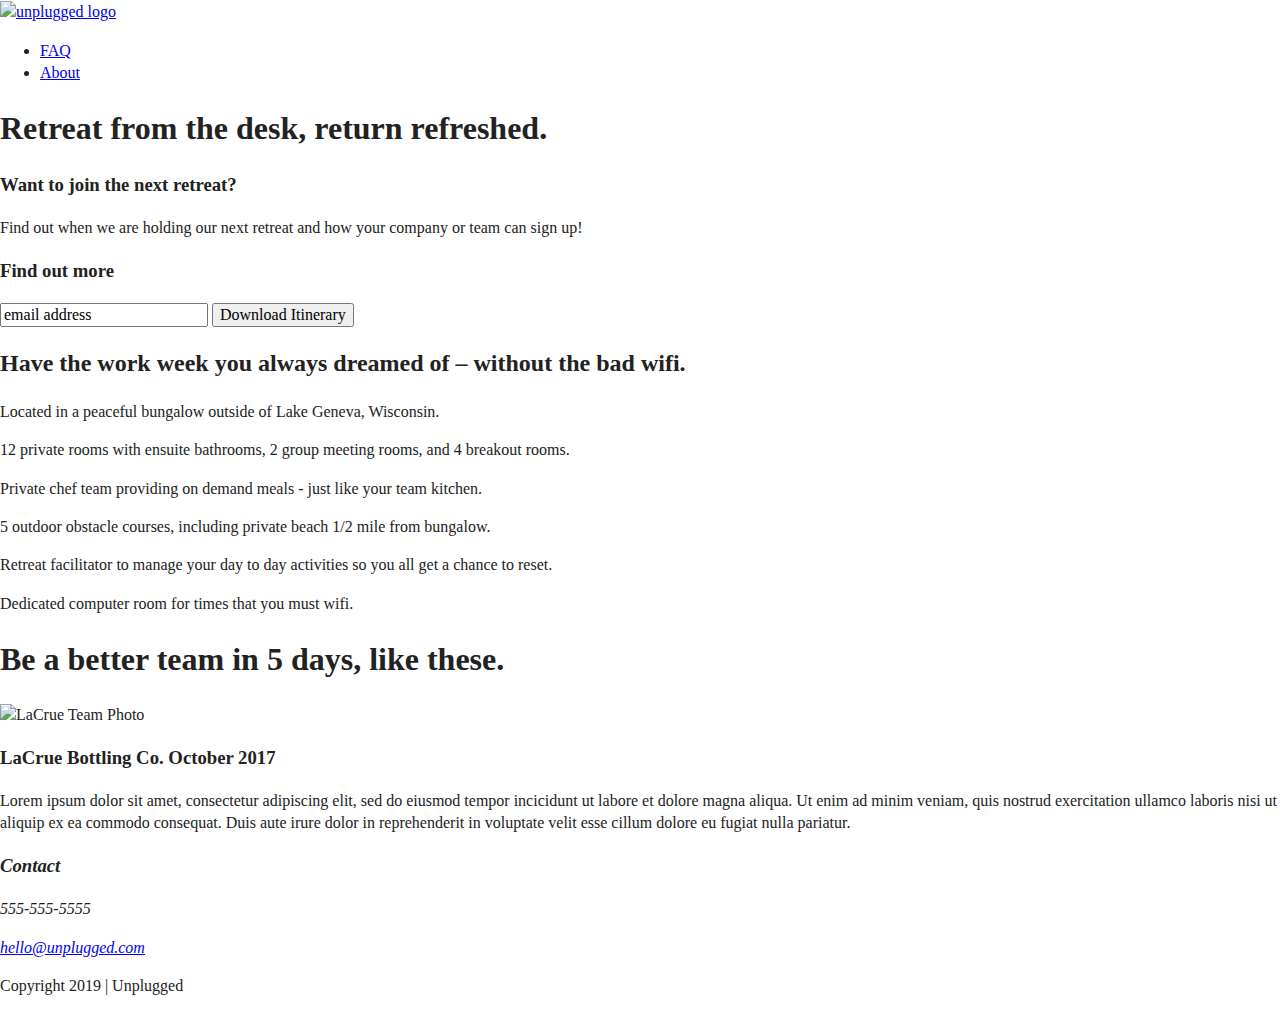
==== 206-unplugged/index.html @ bdf0bf14 "additional edits to index file. flesh out homepage of unplugged website." ====
<!doctype html>
<html class="no-js" lang="">

<head>
  <meta charset="utf-8">
  <title>Unplugged</title>
  <meta name="description" content="">
  <meta name="viewport" content="width=device-width, initial-scale=1">

  <link rel="manifest" href="site.webmanifest">
  <link rel="apple-touch-icon" href="icon.png">
  <!-- Place favicon.ico in the root directory -->

  <link rel="stylesheet" href="css/normalize.css">
  <link rel="stylesheet" href="css/main.css">

  <meta name="theme-color" content="#fafafa">
</head>

<body>
  <header>
    <div class="content-wrapper">
      <a href="#"><img src="" alt="unplugged logo"></a>
      <div class="header-divider"></div>
      <nav>
        <ul>
          <li><a href="faq/index.html" target="_blank">FAQ</a></li>
          <li><a href="about/index.html" target="_blank">About</a></li>
        </ul>
      </nav>
    </div>
  </header>
  <main>
    <section class="herp-area">
      <div class="content-wrapper">
      <h1>Retreat from the desk, return refreshed.</h1>
      </div>
    </section>
    <!--Form Section-->
    <aside>
      <div class="content-wrapper">
        <div class="form-description">
          <h3>Want to join the next retreat?</h3>
          <p>Find out when we are holding our next retreat and how your company or team can sign up!</p>
        </div>
        <div class="form">
          <h3>Find out more</h3>
        <input type="text" name="name" value="email address">
        <input type="button" value="Download Itinerary">
        </div>
      </div>
    </aside>
    <!--Features Section-->
    <section class="features">
      <div class="content-wrapper">
        <h2>Have the work week you always dreamed of &ndash; without the bad wifi.</h2>
        <div class="features-items">
          <article>
            <p class="fontawesome-icon"></p>
            <p class="features-item-description">Located in a peaceful bungalow outside of Lake Geneva, Wisconsin.</p>
          </article>
          <article>
            <p class="fontawesome-icon"></p>
            <p class="features-item-description">12 private rooms with ensuite bathrooms, 2 group meeting rooms, and 4 breakout rooms.</p>
          </article>
          <article>
            <p class="fontawesome-icon"></p>
            <p class="features-item-description">Private chef team providing on demand meals - just like your team kitchen.</p>
          </article>
          <article>
            <p class="fontawesome-icon"></p>
            <p class="features-item-description">5 outdoor obstacle courses, including private beach 1/2 mile from bungalow.</p>
          </article>
          <article>
            <p class="fontawesome-icon"></p>
            <p class="features-item-description">Retreat facilitator to manage your day to day activities so you all get a chance to reset.</p>
          </article>
          <article>
            <p class="fontawesome-icon"></p>
            <p class="features-item-description">Dedicated computer room for times that you must wifi.</p>
          </article>
        </div>
      </div>
    </section>

    <section class="reviews">
      <div class="content-wrapper">
        <h1>Be a better team in 5 days, like these.</h1>
        <article>
          <img src="img/lacrue.jpg" alt="LaCrue Team Photo">
          <div>
            <h3>LaCrue Bottling Co. October 2017</h3>
            <p>Lorem ipsum dolor sit amet, consectetur adipiscing elit, sed do eiusmod tempor incicidunt ut labore et dolore magna aliqua. Ut enim ad minim veniam, quis nostrud exercitation ullamco laboris nisi ut aliquip ex ea commodo consequat. Duis aute irure dolor in reprehenderit in voluptate velit esse cillum dolore eu fugiat nulla pariatur.</p>
          </div>
        </article>
      </div>
    </section>

  </main>

  <footer>
    <div class="content-wrapper">
      <div class="footer-content">
        <address class="contact">
          <h3>Contact</h3>
          <p>555-555-5555</p>
          <p><a href="mailto: hello@unplugged.com">hello@unplugged.com</a></p>
        </address>
        <div class="social">
          <div class="social-icons">
            <p><a href="https://www.facebook.com/unplugged" target="_blank"></a></p>
            <p><a href="https://www.twitter.com/unplugged" target="_blank"></a></p>
            <p><a href="https://www.instagram.com/unplugged" target="_blank"></a></p>
          </div>
        </div>
      </div>
    </div>
    <div class="copyright">
      <p>Copyright 2019 | Unplugged</p>
    </div>
  </footer>


  <script src="js/vendor/modernizr-3.7.1.min.js"></script>
  <script src="https://code.jquery.com/jquery-3.4.1.min.js" integrity="sha256-CSXorXvZcTkaix6Yvo6HppcZGetbYMGWSFlBw8HfCJo=" crossorigin="anonymous"></script>
  <script>window.jQuery || document.write('<script src="js/vendor/jquery-3.4.1.min.js"><\/script>')</script>
  <script src="js/plugins.js"></script>
  <script src="js/main.js"></script>

  <!-- Google Analytics: change UA-XXXXX-Y to be your site's ID. -->
  <script>
    window.ga = function () { ga.q.push(arguments) }; ga.q = []; ga.l = +new Date;
    ga('create', 'UA-XXXXX-Y', 'auto'); ga('set','transport','beacon'); ga('send', 'pageview')
  </script>
  <script src="https://www.google-analytics.com/analytics.js" async></script>
</body>

</html>
---- 206-unplugged/css/main.css ----
/*! HTML5 Boilerplate v7.2.0 | MIT License | https://html5boilerplate.com/ */

/* main.css 2.0.0 | MIT License | https://github.com/h5bp/main.css#readme */
/*
 * What follows is the result of much research on cross-browser styling.
 * Credit left inline and big thanks to Nicolas Gallagher, Jonathan Neal,
 * Kroc Camen, and the H5BP dev community and team.
 */

/* ==========================================================================
   Base styles: opinionated defaults
   ========================================================================== */

html {
  color: #222;
  font-size: 1em;
  line-height: 1.4;
}

/*
 * Remove text-shadow in selection highlight:
 * https://twitter.com/miketaylr/status/12228805301
 *
 * Vendor-prefixed and regular ::selection selectors cannot be combined:
 * https://stackoverflow.com/a/16982510/7133471
 *
 * Customize the background color to match your design.
 */

::-moz-selection {
  background: #b3d4fc;
  text-shadow: none;
}

::selection {
  background: #b3d4fc;
  text-shadow: none;
}

/*
 * A better looking default horizontal rule
 */

hr {
  display: block;
  height: 1px;
  border: 0;
  border-top: 1px solid #ccc;
  margin: 1em 0;
  padding: 0;
}

/*
 * Remove the gap between audio, canvas, iframes,
 * images, videos and the bottom of their containers:
 * https://github.com/h5bp/html5-boilerplate/issues/440
 */

audio,
canvas,
iframe,
img,
svg,
video {
  vertical-align: middle;
}

/*
 * Remove default fieldset styles.
 */

fieldset {
  border: 0;
  margin: 0;
  padding: 0;
}

/*
 * Allow only vertical resizing of textareas.
 */

textarea {
  resize: vertical;
}

/* ==========================================================================
   Browser Upgrade Prompt
   ========================================================================== */

.browserupgrade {
  margin: 0.2em 0;
  background: #ccc;
  color: #000;
  padding: 0.2em 0;
}

/* ==========================================================================
   Author's custom styles
   ========================================================================== */

/* ==========================================================================
   Helper classes
   ========================================================================== */

/*
 * Hide visually and from screen readers
 */

.hidden {
  display: none !important;
}

/*
* Hide only visually, but have it available for screen readers:
* https://snook.ca/archives/html_and_css/hiding-content-for-accessibility
*
* 1. For long content, line feeds are not interpreted as spaces and small width
*    causes content to wrap 1 word per line:
*    https://medium.com/@jessebeach/beware-smushed-off-screen-accessible-text-5952a4c2cbfe
*/

.sr-only {
  border: 0;
  clip: rect(0, 0, 0, 0);
  height: 1px;
  margin: -1px;
  overflow: hidden;
  padding: 0;
  position: absolute;
  white-space: nowrap;
  width: 1px;
  /* 1 */
}

/*
* Extends the .sr-only class to allow the element
* to be focusable when navigated to via the keyboard:
* https://www.drupal.org/node/897638
*/

.sr-only.focusable:active,
.sr-only.focusable:focus {
  clip: auto;
  height: auto;
  margin: 0;
  overflow: visible;
  position: static;
  white-space: inherit;
  width: auto;
}

/*
* Hide visually and from screen readers, but maintain layout
*/

.invisible {
  visibility: hidden;
}

/*
* Clearfix: contain floats
*
* For modern browsers
* 1. The space content is one way to avoid an Opera bug when the
*    `contenteditable` attribute is included anywhere else in the document.
*    Otherwise it causes space to appear at the top and bottom of elements
*    that receive the `clearfix` class.
* 2. The use of `table` rather than `block` is only necessary if using
*    `:before` to contain the top-margins of child elements.
*/

.clearfix:before,
.clearfix:after {
  content: " ";
  /* 1 */
  display: table;
  /* 2 */
}

.clearfix:after {
  clear: both;
}

/* ==========================================================================
   EXAMPLE Media Queries for Responsive Design.
   These examples override the primary ('mobile first') styles.
   Modify as content requires.
   ========================================================================== */

@media only screen and (min-width: 35em) {
  /* Style adjustments for viewports that meet the condition */
}

@media print,
  (-webkit-min-device-pixel-ratio: 1.25),
  (min-resolution: 1.25dppx),
  (min-resolution: 120dpi) {
  /* Style adjustments for high resolution devices */
}

/* ==========================================================================
   Print styles.
   Inlined to avoid the additional HTTP request:
   https://www.phpied.com/delay-loading-your-print-css/
   ========================================================================== */

@media print {
  *,
  *:before,
  *:after {
    background: transparent !important;
    color: #000 !important;
    /* Black prints faster */
    -webkit-box-shadow: none !important;
    box-shadow: none !important;
    text-shadow: none !important;
  }
  a,
  a:visited {
    text-decoration: underline;
  }
  a[href]:after {
    content: " (" attr(href) ")";
  }
  abbr[title]:after {
    content: " (" attr(title) ")";
  }
  /*
     * Don't show links that are fragment identifiers,
     * or use the `javascript:` pseudo protocol
     */
  a[href^="#"]:after,
  a[href^="javascript:"]:after {
    content: "";
  }
  pre {
    white-space: pre-wrap !important;
  }
  pre,
  blockquote {
    border: 1px solid #999;
    page-break-inside: avoid;
  }
  /*
     * Printing Tables:
     * https://web.archive.org/web/20180815150934/http://css-discuss.incutio.com/wiki/Printing_Tables
     */
  thead {
    display: table-header-group;
  }
  tr,
  img {
    page-break-inside: avoid;
  }
  p,
  h2,
  h3 {
    orphans: 3;
    widows: 3;
  }
  h2,
  h3 {
    page-break-after: avoid;
  }
}
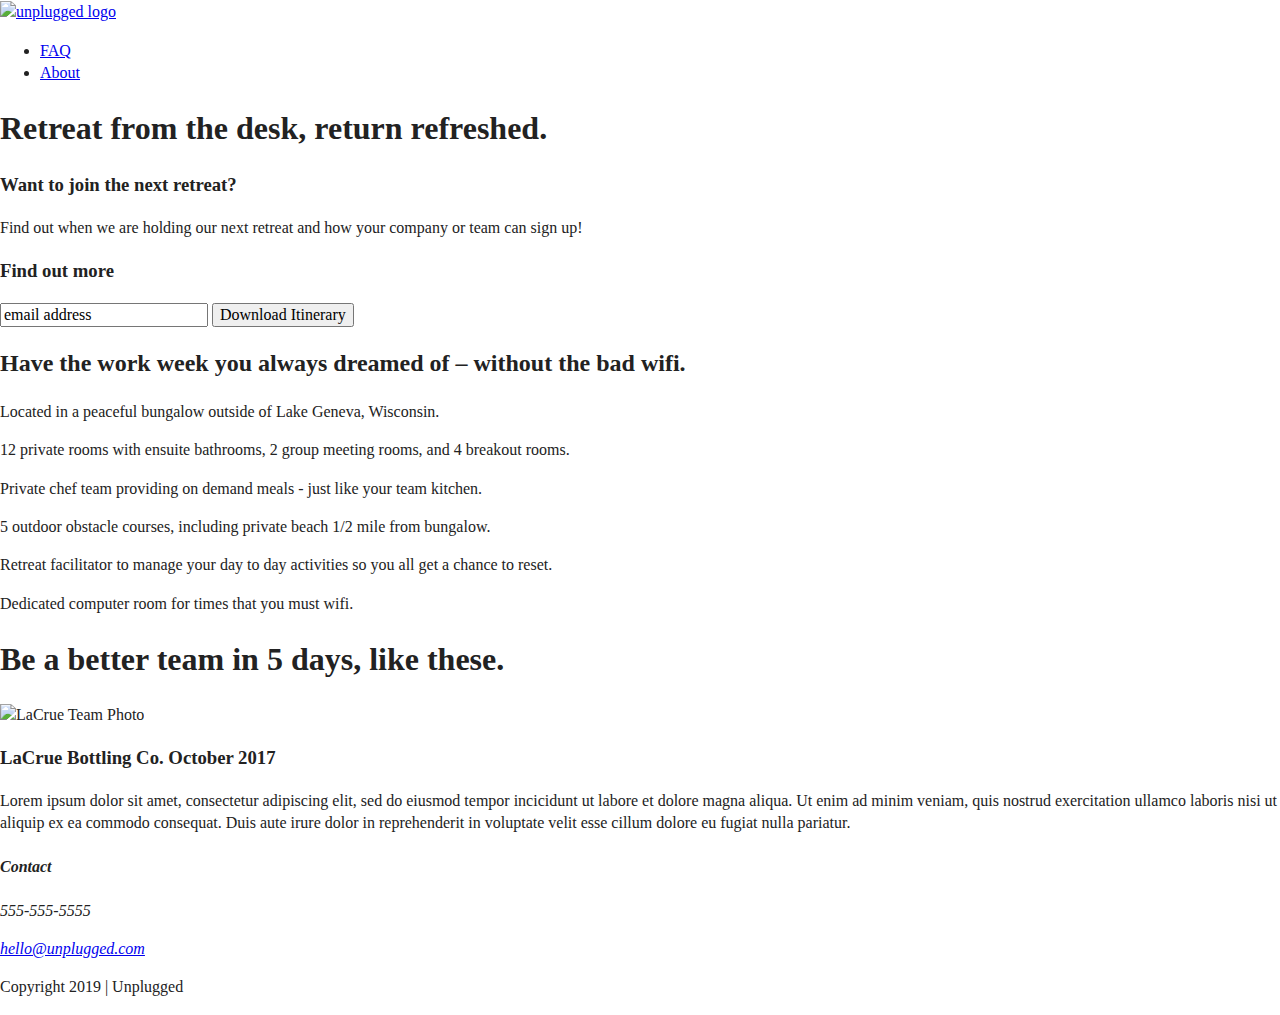
==== commit 50205163: "created faq index page and edited the about and home pages too." ====
--- a/206-unplugged/index.html
+++ b/206-unplugged/index.html
@@ -31,7 +31,7 @@
     </div>
   </header>
   <main>
-    <section class="herp-area">
+    <section class="hero-area">
       <div class="content-wrapper">
       <h1>Retreat from the desk, return refreshed.</h1>
       </div>
@@ -102,7 +102,7 @@
     <div class="content-wrapper">
       <div class="footer-content">
         <address class="contact">
-          <h3>Contact</h3>
+          <h4>Contact</h4>
           <p>555-555-5555</p>
           <p><a href="mailto: hello@unplugged.com">hello@unplugged.com</a></p>
         </address>
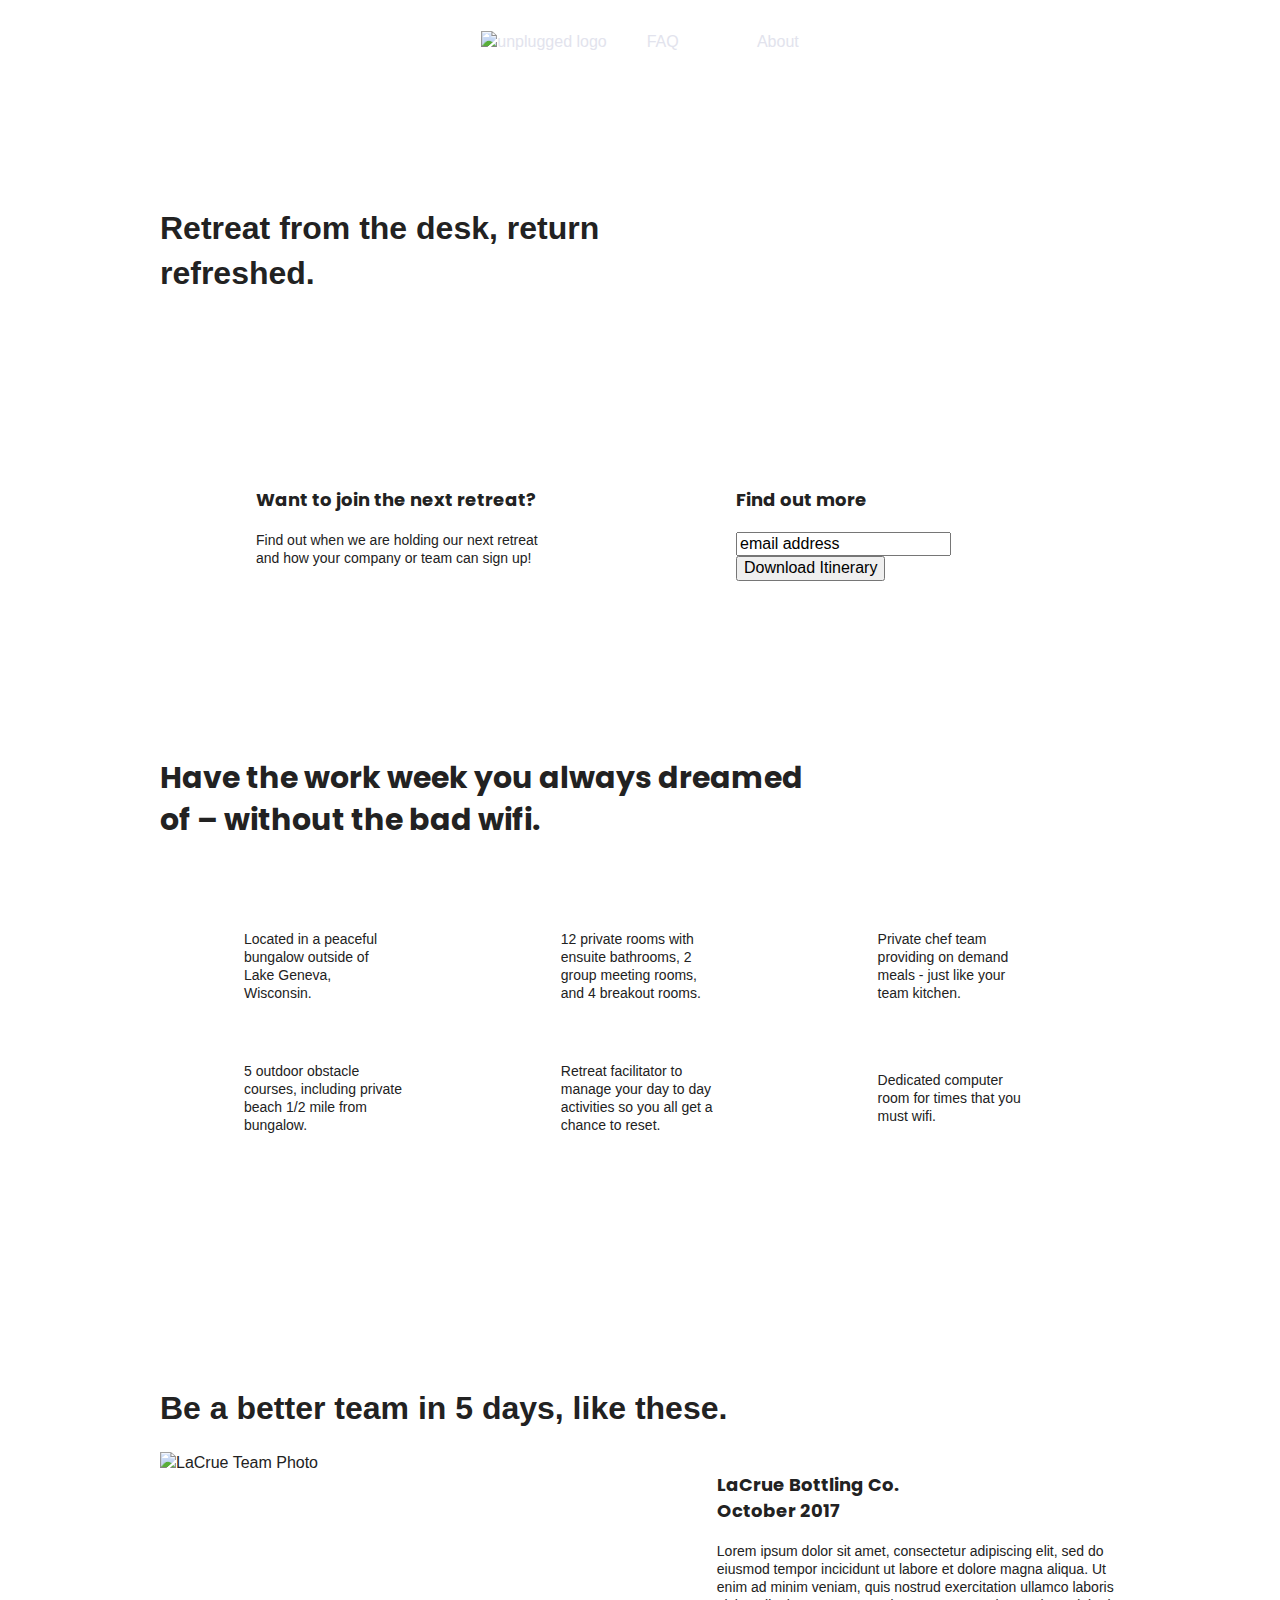
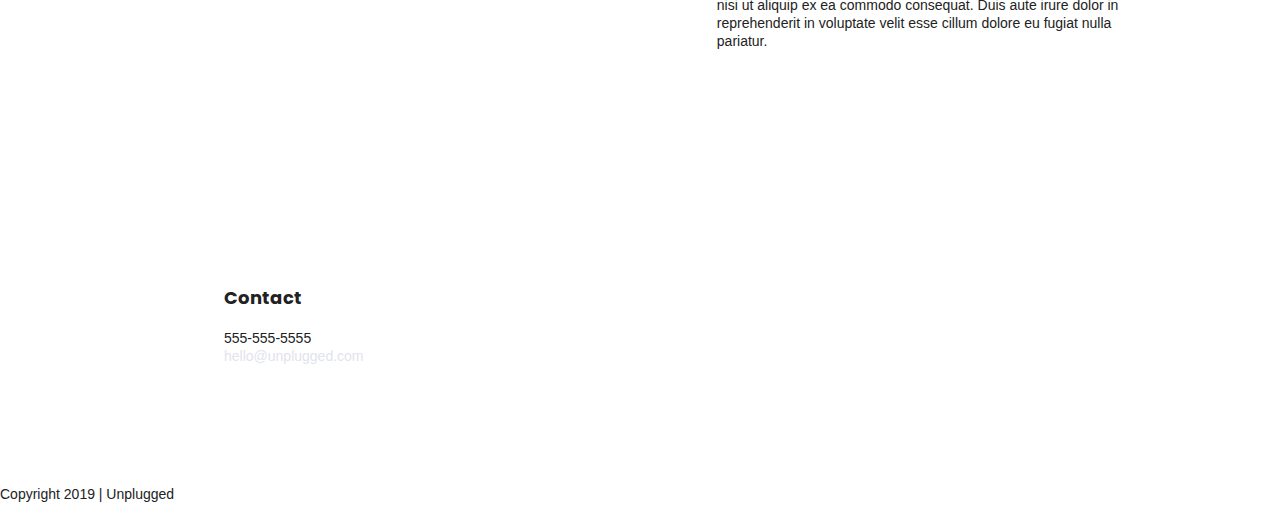
==== commit 4288b4c7: "added google font styles to index files and implemented global text styles to css" ====
--- a/206-unplugged/index.html
+++ b/206-unplugged/index.html
@@ -6,7 +6,7 @@
   <title>Unplugged</title>
   <meta name="description" content="">
   <meta name="viewport" content="width=device-width, initial-scale=1">
-
+  <link href="https://fonts.googleapis.com/css?family=Open+Sans:400,700|Poppins:500,700" rel="stylesheet">
   <link rel="manifest" href="site.webmanifest">
   <link rel="apple-touch-icon" href="icon.png">
   <!-- Place favicon.ico in the root directory -->
--- a/206-unplugged/css/main.css
+++ b/206-unplugged/css/main.css
@@ -97,6 +97,232 @@
 /* ==========================================================================
    Author's custom styles
    ========================================================================== */
+/* ----- General Styles ----- */
+html {
+  font-size: 16px;
+}
+
+body {
+  font-family: 'Opens Sans', sans-serif;
+  font-size: 1em;
+}
+
+ul {
+  list-style-type: none;
+}
+
+a {
+  color: #e2e3ed;
+  text-decoration: none;
+}
+
+h2 {
+  font-family: 'Poppins', sans-serif;
+  font-size: 1.875em;
+}
+
+h3, h4 {
+  font-family: 'Poppins', sans-serif;
+  font-size: 1.125em;
+  margin: 20px 0px;
+}
+
+p {
+  font-size: 0.875em;
+  line-height: 1.285em;
+}
+
+img {
+
+}
+
+figure {
+
+}
+
+address {
+  font-style: normal;
+}
+
+.content-wrapper {
+  width: 90%;
+  margin: 50px 0;
+}
+
+/*--------- Header & Footer Styles-----------*/
+
+.content-wrapper {
+  width: 90%;
+  margin: 50px 0;
+}
+
+header, footer {
+  display: flex;
+  justify-content: center;
+  align-items: center;
+  flex-flow: row wrap;
+}
+
+header {
+  padding: 15px 0;
+}
+
+header .content-wrapper {
+  display: flex;
+  justify-content: center;
+  align-items: center;
+  flex-flow: row wrap;
+  margin: 0;
+}
+
+header nav {
+  display: flex;
+  justify-content: space-around;
+  align-items: center;
+  flex-flow: row wrap;
+  width: 60%;
+}
+
+header nav ul {
+  display: flex;
+  justify-content: space-around;
+  width: 100%;
+}
+
+header .header-divider {
+  width: 100%;
+  margin: 10px 0 20px 0;
+  height: 1px;
+}
+
+footer {
+  flex-direction: column;
+}
+
+footer p {
+  margin: 0px;
+}
+
+footer .social-icons {
+  display: flex;
+  justify-content: space-around;
+  align-items: center;
+}
+
+footer .social-icons p {
+  display: flex;
+  justify-content: center;
+  align-items: center;
+}
+
+footer .content-wrapper {
+  width: 55%;
+  margin: 50px 0;
+}
+
+footer .copyright {
+  margin: 20px 0px;
+}
+
+/* HERO */
+.hero-area {
+  display: flex;
+  justify-content: center;
+  flex-flow: row wrap;
+}
+
+/* ASIDE */
+aside {
+  display: flex;
+  justify-content: center;
+  flex-flow: row wrap;
+}
+
+/* FEATURES */
+.features {
+  display: flex;
+  justify-content: center;
+  flex-flow: row wrap;
+}
+
+.features h2 {
+  margin-bottom: 60px;
+}
+
+.features article {
+  width: 55%;
+  margin: 30px 0px;
+}
+
+.features .features-items {
+  display: flex;
+  justify-content: center;
+  align-items: center;
+  flex-flow: row wrap;
+}
+
+.features p {
+  margin: 0px;
+}
+
+/* REVIEWS */
+.reviews {
+  display: flex;
+  justify-content: center;
+  flex-flow: row wrap;
+}
+
+.reviews h2 {
+  margin-bottom: 40px;
+}
+
+.reviews h3 {
+  width: 55%;
+  margin: 20px 0px;
+}
+
+/*-------- ABOUT PAGE -------*/
+.mission {
+  display: flex;
+  justify-content: center;
+  align-items: center;
+  flex-flow: row wrap;
+}
+
+.contact-section {
+  display: flex;
+  justify-content: center;
+  align-items: center;
+  flex-flow: row wrap;
+}
+
+.contact-content p {
+  margin: 0px;
+}
+
+/* --------- FAQ ------- */
+
+.faq {
+  display: flex;
+  justify-content: center;
+  align-items: center;
+  flex-flow: row wrap;
+}
+
+.faq .content-wrapper {
+  display: flex;
+  justify-content: center;
+  align-items: center;
+  flex-flow: row wrap;
+}
+
+.faq h2 {
+  margin-bottom: 40px;
+}
+
+.faq-content {
+  margin-bottom: 50px;
+}
 
 /* ==========================================================================
    Helper classes
@@ -187,16 +413,184 @@
    Modify as content requires.
    ========================================================================== */
 
-@media only screen and (min-width: 35em) {
-  /* Style adjustments for viewports that meet the condition */
-}
-
-@media print,
-  (-webkit-min-device-pixel-ratio: 1.25),
-  (min-resolution: 1.25dppx),
-  (min-resolution: 120dpi) {
-  /* Style adjustments for high resolution devices */
-}
+@media only screen and (min-width: 768px) {
+/* --- Tablet Styles --- */
+    .content-wrapper {
+      width: 84%;
+      margin: 100px 0px;
+    }
+
+    header {
+      justify-content: space-around;
+    }
+
+    header.content-wrapper {
+      width: 100%;
+      justify-content: space-between;
+    }
+
+    header nav {
+      width: 20%;
+    }
+
+    header nav ul {
+      justify-content: space-between;
+    }
+
+    .header-divider {
+      display: none;
+    }
+
+    aside .content-wrapper {
+      margin: 50px 0px;
+      display: flex;
+      justify-content: space-between;
+      flex-flow: row wrap;
+    }
+
+    aside .content-wrapper .form-description,
+    aside .content-wrapper .form {
+      width: 35%;
+      margin: 0;
+    }
+
+    .features article {
+      display: flex;
+      justify-content: center;
+      align-items: center;
+      flex-flow: column wrap;
+      flex-basis: 50%;
+    }
+
+    .features .features-item-description {
+      width: 50%;
+    }
+
+    .reviews article {
+      display: flex;
+      justify-content: space-between;
+    }
+
+    .reviews article div {
+      width: 49%;
+    }
+
+    footer .content-wrapper {
+      width: 65%;
+      margin: 100px 0px;
+    }
+
+    .footer-content {
+      display: flex;
+      justify-content: space-between;
+      align-items: center;
+    }
+
+    footer .contact {
+      margin-bottom: 0;
+    }
+
+    footer .copyright {
+      width: 100%;
+    }
+/* --- ABOUT  PAGE ---*/
+    .mission-content {
+      display: flex;
+      justify-content: space-between;
+      align-items: center;
+    }
+
+    .mission-content p {
+      width: 40%;
+    }
+
+    .contact-section .content-wrapper h2 {
+      width: 80%
+    }
+
+    .contact-content {
+      display: flex;
+      justify-content: space-between;
+      align-items: flex-start;
+    }
+
+/* ----- FAQ PAGE -----*/
+    .faq .content-wrapper {
+      justify-content: space-between;
+    }
+
+    .faq-content {
+      flex-basis: 40%;
+    }
+
+    .faq h2 {
+      width: 100%;
+    }
+
+}
+
+@media only screen and (min-width: 1200px) {
+  /* --- Desktop Styles --- */
+    .content-wrapper {
+      max-width: 960px;
+    }
+
+/* HERO */
+    .hero-area h1 {
+      width: 60%;
+    }
+
+
+/* ASIDE */
+    aside .content-wrapper {
+      justify-content: space-around;
+    }
+
+    aside .content-wrapper .form-description,
+    aside .content-wrapper .form {
+      width: 30%;
+    }
+
+
+/* FEATURES */
+    .features h2 {
+      width: 70%;
+    }
+
+    .features article {
+      flex-basis: 33%;
+    }
+
+/* REVIEWS */
+    .reviews article div {
+      width: 42%;
+    }
+
+
+/* ----- ABOUT PAGE -----*/
+    .mission h2,
+    .contact-section .content-wrapper h2 {
+      width: 100%;
+    }
+
+    .contact-section .content-wrapper h2 {
+      margin-bottom: 40px;
+    }
+
+
+/* ----- FAQ PAGE ----- */
+    .faq h2 {
+      width: 100%;
+    }
+
+    .faq-content {
+      flex-basis: 35%;
+    }
+
+}
+
+
+
 
 /* ==========================================================================
    Print styles.
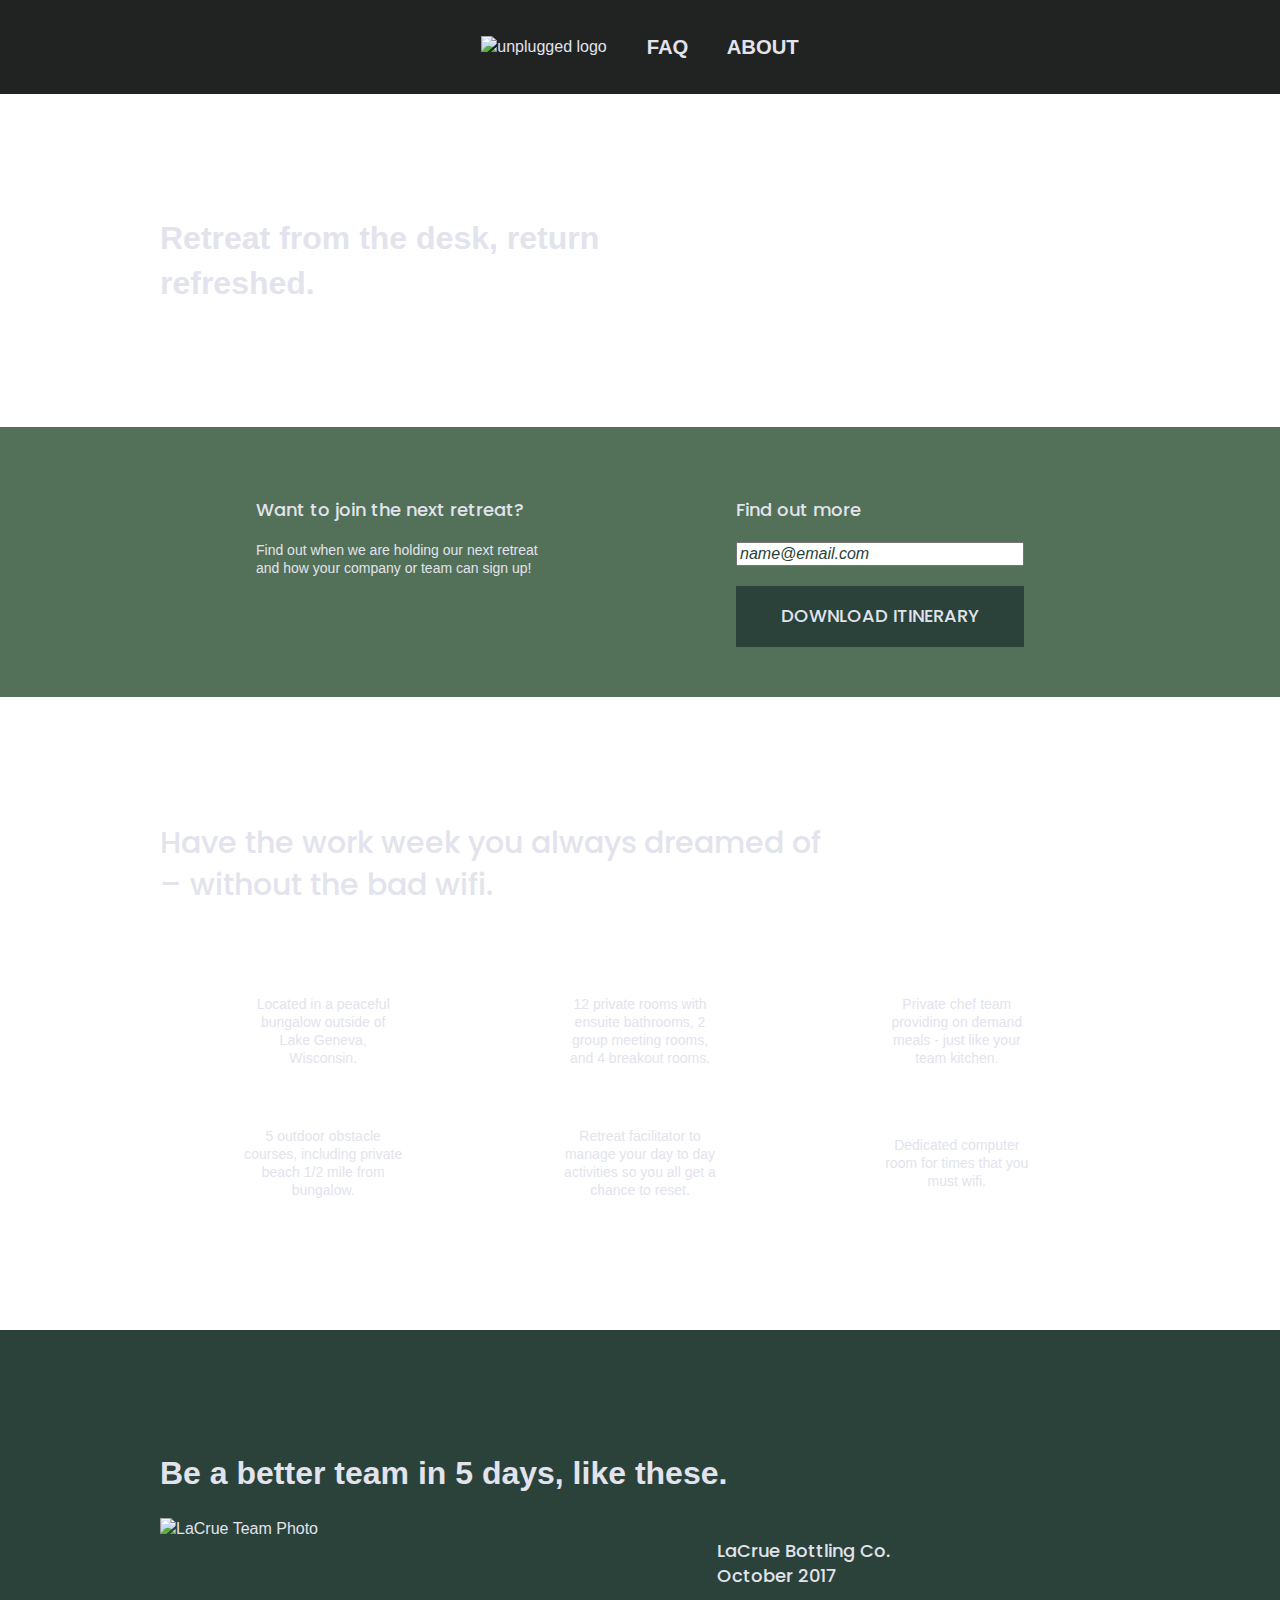
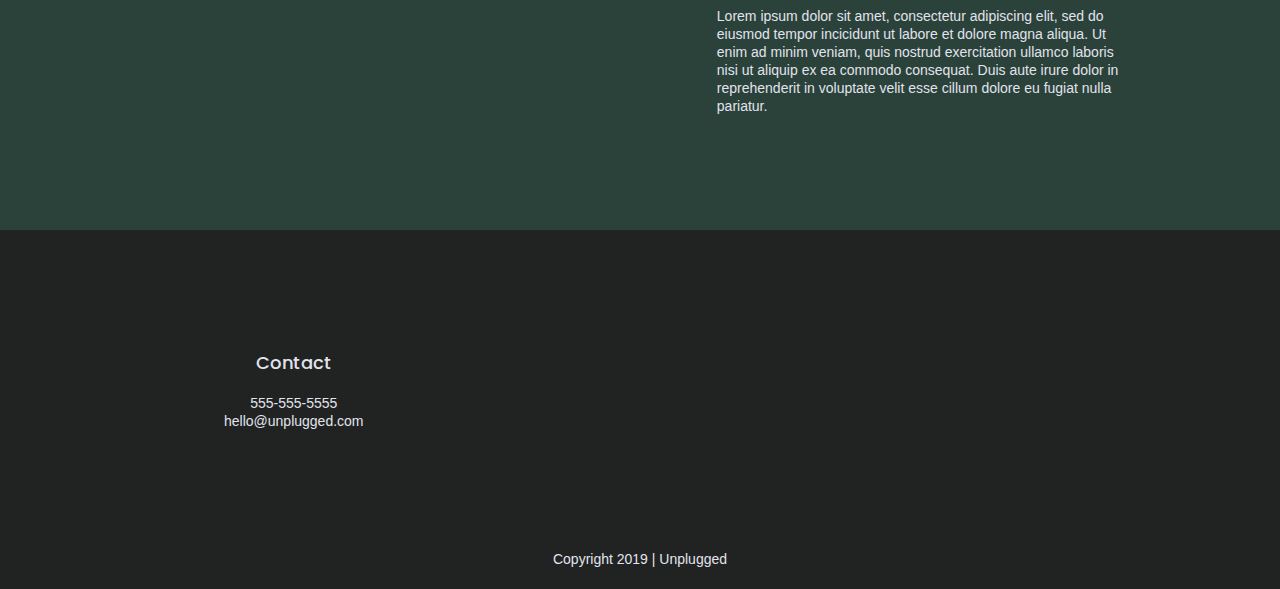
==== commit 5c66fd83: "further additions to css and minor adjustment made to index file." ====
--- a/206-unplugged/index.html
+++ b/206-unplugged/index.html
@@ -45,7 +45,7 @@
         </div>
         <div class="form">
           <h3>Find out more</h3>
-        <input type="text" name="name" value="email address">
+        <input type="text" name="name" value="name@email.com">
         <input type="button" value="Download Itinerary">
         </div>
       </div>
--- a/206-unplugged/css/main.css
+++ b/206-unplugged/css/main.css
@@ -105,6 +105,8 @@
 body {
   font-family: 'Opens Sans', sans-serif;
   font-size: 1em;
+  color: #e2e3ed;
+  text-align: left;
 }
 
 ul {
@@ -119,10 +121,12 @@
 h2 {
   font-family: 'Poppins', sans-serif;
   font-size: 1.875em;
+  font-weight: 500;
 }
 
 h3, h4 {
   font-family: 'Poppins', sans-serif;
+  font-weight: 500;
   font-size: 1.125em;
   margin: 20px 0px;
 }
@@ -132,14 +136,6 @@
   line-height: 1.285em;
 }
 
-img {
-
-}
-
-figure {
-
-}
-
 address {
   font-style: normal;
 }
@@ -161,6 +157,7 @@
   justify-content: center;
   align-items: center;
   flex-flow: row wrap;
+  background-color: #202322;
 }
 
 header {
@@ -181,22 +178,31 @@
   align-items: center;
   flex-flow: row wrap;
   width: 60%;
+  font-weight: 700;
+  font-size: 1.125em;
+  text-transform: uppercase;
 }
 
 header nav ul {
   display: flex;
   justify-content: space-around;
   width: 100%;
+}
+
+header nav ul li {
+  font-size: 1.125em;
 }
 
 header .header-divider {
   width: 100%;
   margin: 10px 0 20px 0;
   height: 1px;
+  background: #3a3a3a;
 }
 
 footer {
   flex-direction: column;
+  text-align: center;
 }
 
 footer p {
@@ -220,6 +226,10 @@
   margin: 50px 0;
 }
 
+footer .contact {
+  margin-bottom: 50px;
+}
+
 footer .copyright {
   margin: 20px 0px;
 }
@@ -231,11 +241,51 @@
   flex-flow: row wrap;
 }
 
+hero-area h1 {
+  font-size: 2.25em;
+}
+
 /* ASIDE */
 aside {
   display: flex;
   justify-content: center;
   flex-flow: row wrap;
+  background-color: #527158;
+}
+
+aside .form {
+  margin-top: 30px;
+}
+ 
+input[type=text] {
+  box-sizing: border-box;
+  width: 100%;
+  color: #2a423a;
+  font-style: italic;
+}
+ 
+input[type=button] {
+  width: 100%;
+  padding: 20px 0;
+  margin-top: 20px;
+  background-color: #2a423a;
+  font-family: 'Poppins', Helvetica, Arial, sans-serif;
+  font-weight: 500;
+  font-size: 1.125em;
+  color: #e2e3ed;
+  border: none;
+  text-align: center;
+  text-transform: uppercase;
+  text-align: center;
+  text-transform: uppercase;
+}
+
+/* -- FEATURES -- */
+
+.features {
+  display: flex;
+  justify-content: center;
+  flex-flow: row wrap;
 }
 
 /* FEATURES */
@@ -246,6 +296,7 @@
 }
 
 .features h2 {
+  margin-bottom: 60px;
   margin-bottom: 60px;
 }
 
@@ -253,8 +304,25 @@
   width: 55%;
   margin: 30px 0px;
 }
+}
+
+.features article {
+  width: 55%;
+  margin: 30px 0px;
+}
 
 .features .features-items {
+  display: flex;
+  justify-content: center;
+  align-items: center;
+  flex-flow: row wrap;
+}
+
+.features p {
+  text-align: center;
+  margin: 0;
+}
+
   display: flex;
   justify-content: center;
   align-items: center;
@@ -270,11 +338,24 @@
   display: flex;
   justify-content: center;
   flex-flow: row wrap;
+  background-color: #2a423a;
+}
+
+  justify-content: center;
+  flex-flow: row wrap;
 }
 
 .reviews h2 {
   margin-bottom: 40px;
-}
+  line-height: 1;
+}
+
+.reviews h3 {
+  width: 55%;
+  margin: 20px 0;
+}
+
+/*-----ABOUT PAGE -----*/
 
 .reviews h3 {
   width: 55%;
@@ -283,13 +364,17 @@
 
 /*-------- ABOUT PAGE -------*/
 .mission {
-  display: flex;
-  justify-content: center;
+  background-color: #527158;
+  display: flex;
+  justify-content: center;
+  align-items: center;
+  flex-flow: row wrap;
   align-items: center;
   flex-flow: row wrap;
 }
 
 .contact-section {
+  background-color: #2a423a;
   display: flex;
   justify-content: center;
   align-items: center;
@@ -297,12 +382,12 @@
 }
 
 .contact-content p {
-  margin: 0px;
-}
-
-/* --------- FAQ ------- */
-
+  margin: 0;
+}
+
+/* ----- FAQ PAGE -----*/
 .faq {
+  background-color: #527158;
   display: flex;
   justify-content: center;
   align-items: center;
@@ -310,6 +395,7 @@
 }
 
 .faq .content-wrapper {
+  margin: 50px 0 0 0;
   display: flex;
   justify-content: center;
   align-items: center;
@@ -318,11 +404,23 @@
 
 .faq h2 {
   margin-bottom: 40px;
+  line-height: 1;
 }
 
 .faq-content {
   margin-bottom: 50px;
 }
+
+.faq-content h4 {
+  line-height: 1.333em;
+  font-weight: 700;
+}
+
+
+
+
+
+
 
 /* ==========================================================================
    Helper classes
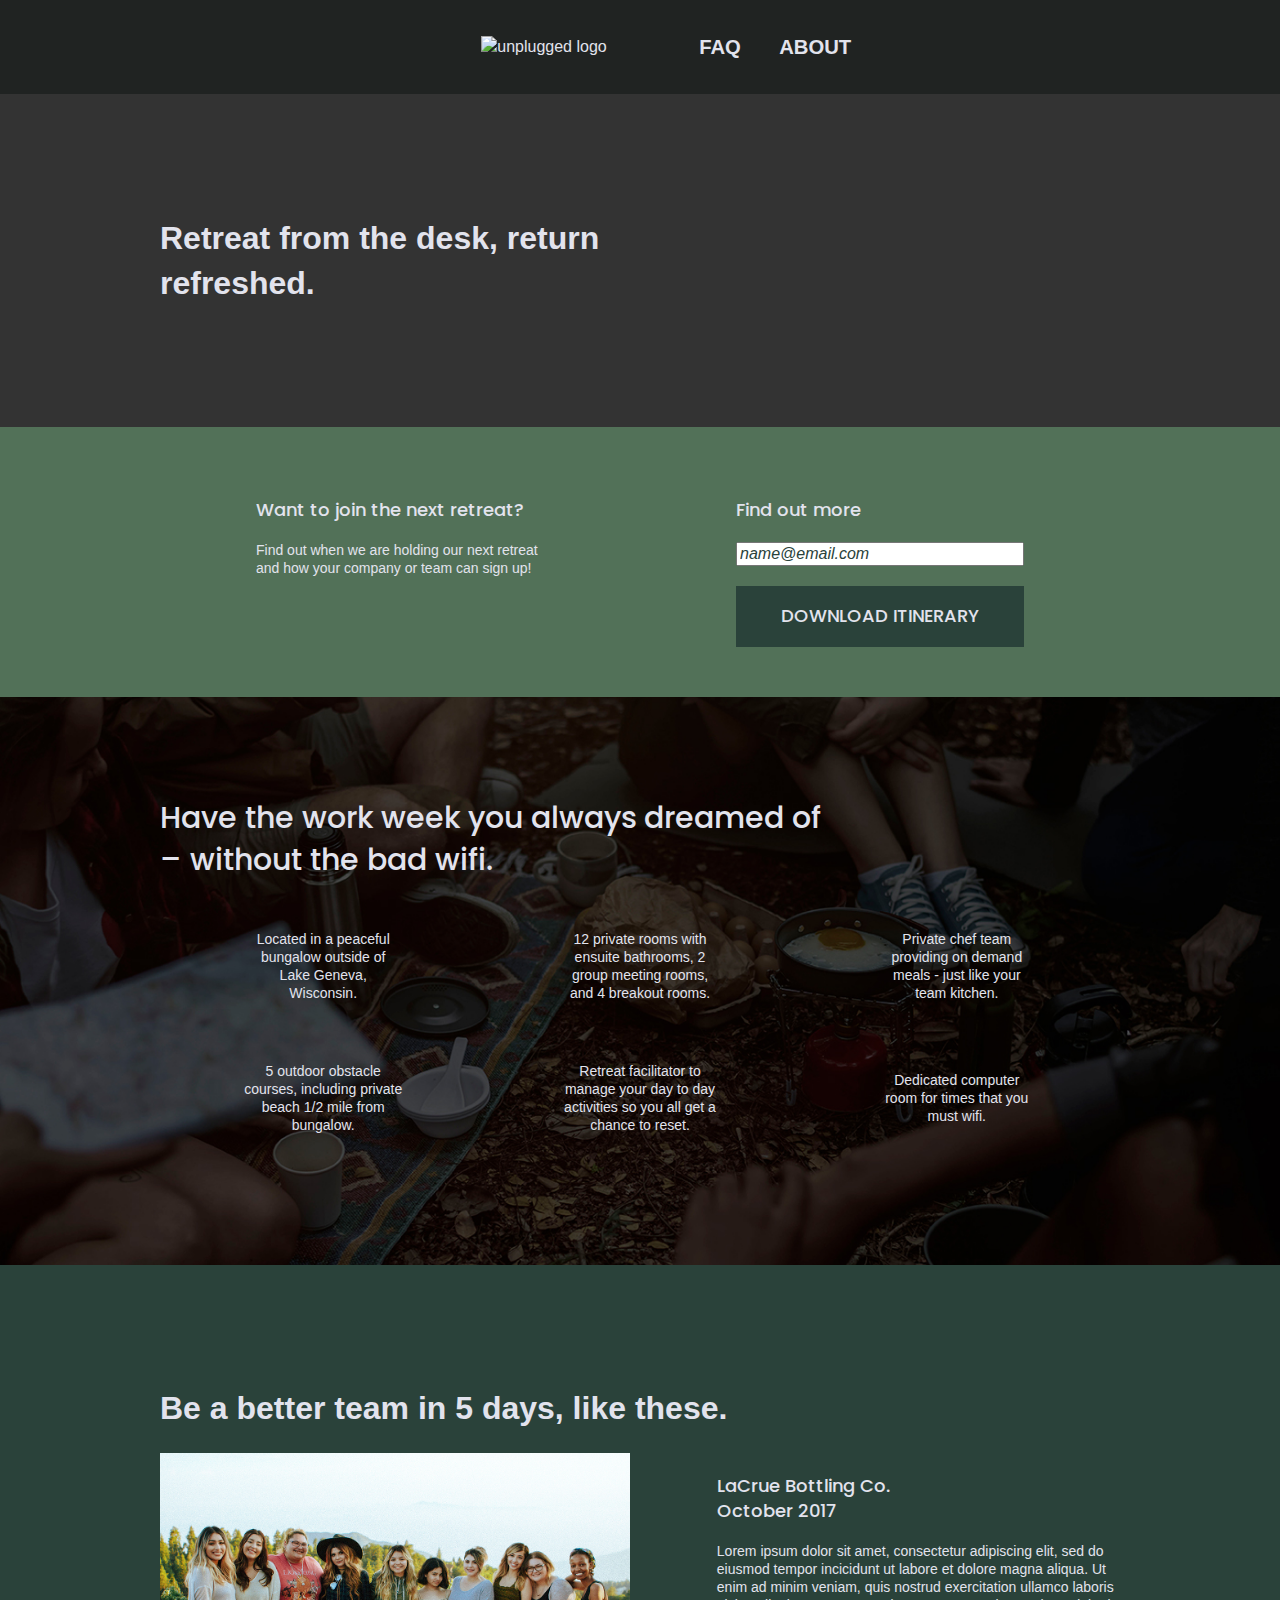
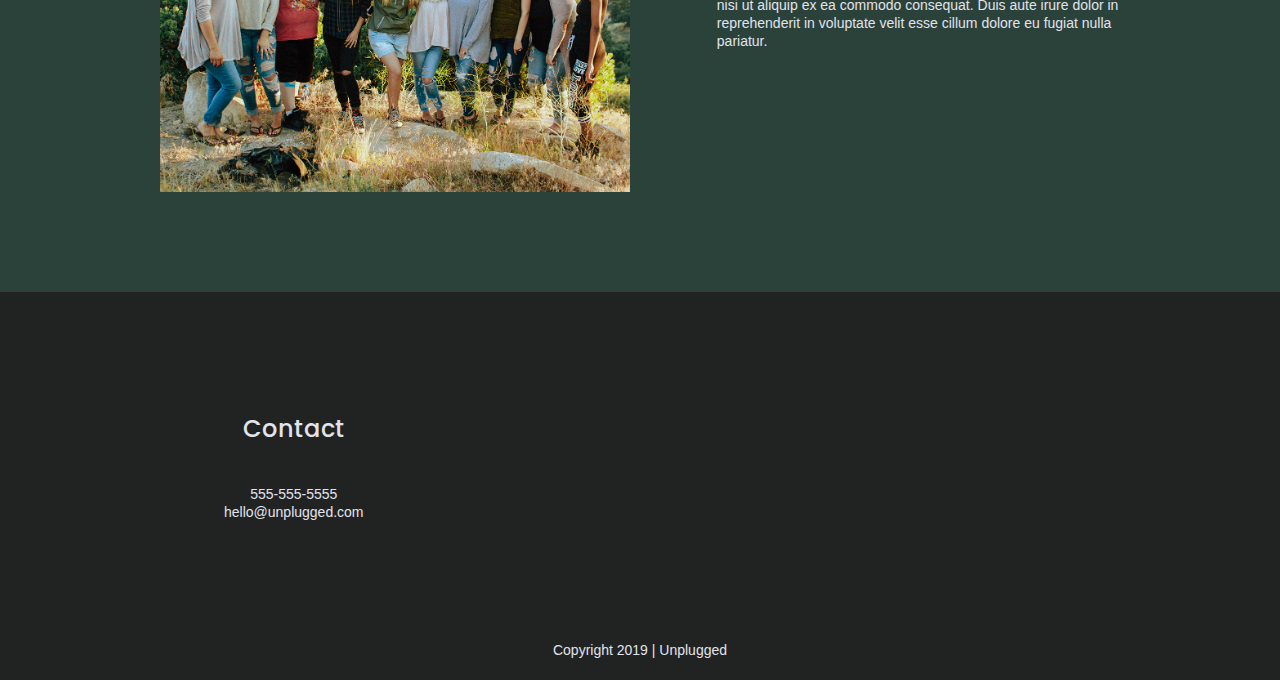
==== commit 74718b70: "made images responsive" ====
--- a/206-unplugged/index.html
+++ b/206-unplugged/index.html
@@ -20,7 +20,9 @@
 <body>
   <header>
     <div class="content-wrapper">
-      <a href="#"><img src="" alt="unplugged logo"></a>
+      <figure>
+        <a href="#"><img src="img/logo.png" alt="unplugged logo"></a>
+      </figure>
       <div class="header-divider"></div>
       <nav>
         <ul>
@@ -87,7 +89,9 @@
       <div class="content-wrapper">
         <h1>Be a better team in 5 days, like these.</h1>
         <article>
-          <img src="img/lacrue.jpg" alt="LaCrue Team Photo">
+          <figure>
+            <img src="img/reviews-img.jpg" alt="LaCrue Team Photo">
+          </figure>
           <div>
             <h3>LaCrue Bottling Co. October 2017</h3>
             <p>Lorem ipsum dolor sit amet, consectetur adipiscing elit, sed do eiusmod tempor incicidunt ut labore et dolore magna aliqua. Ut enim ad minim veniam, quis nostrud exercitation ullamco laboris nisi ut aliquip ex ea commodo consequat. Duis aute irure dolor in reprehenderit in voluptate velit esse cillum dolore eu fugiat nulla pariatur.</p>
--- a/206-unplugged/css/main.css
+++ b/206-unplugged/css/main.css
@@ -136,6 +136,14 @@
   line-height: 1.285em;
 }
 
+img {
+  width: 100%;
+}
+
+figure {
+  margin: 0;
+}
+
 address {
   font-style: normal;
 }
@@ -162,6 +170,14 @@
 
 header {
   padding: 15px 0;
+}
+
+header figure {
+  width: 60%;
+  display: flex;
+  justify-content: center;
+  align-items: center;
+  flex-flow: row wrap;
 }
 
 header .content-wrapper {
@@ -241,6 +257,11 @@
   flex-flow: row wrap;
 }
 
+.hero-area {
+  background: url('../img/hero-img.jpg') center no-repeat #333;
+  background-size: cover;
+}
+
 hero-area h1 {
   font-size: 2.25em;
 }
@@ -256,14 +277,14 @@
 aside .form {
   margin-top: 30px;
 }
- 
+
 input[type=text] {
   box-sizing: border-box;
   width: 100%;
   color: #2a423a;
   font-style: italic;
 }
- 
+
 input[type=button] {
   width: 100%;
   padding: 20px 0;
@@ -276,16 +297,6 @@
   border: none;
   text-align: center;
   text-transform: uppercase;
-  text-align: center;
-  text-transform: uppercase;
-}
-
-/* -- FEATURES -- */
-
-.features {
-  display: flex;
-  justify-content: center;
-  flex-flow: row wrap;
 }
 
 /* FEATURES */
@@ -293,10 +304,11 @@
   display: flex;
   justify-content: center;
   flex-flow: row wrap;
+  background: url('../img/features-img.jpg') center no-repeat #333;
+  background-size: cover;
 }
 
 .features h2 {
-  margin-bottom: 60px;
   margin-bottom: 60px;
 }
 
@@ -304,12 +316,6 @@
   width: 55%;
   margin: 30px 0px;
 }
-}
-
-.features article {
-  width: 55%;
-  margin: 30px 0px;
-}
 
 .features .features-items {
   display: flex;
@@ -323,24 +329,10 @@
   margin: 0;
 }
 
-  display: flex;
-  justify-content: center;
-  align-items: center;
-  flex-flow: row wrap;
-}
-
-.features p {
-  margin: 0px;
-}
-
-/* REVIEWS */
+/*- REVIEWS */
 .reviews {
-  display: flex;
-  justify-content: center;
-  flex-flow: row wrap;
   background-color: #2a423a;
-}
-
+  display: flex;
   justify-content: center;
   flex-flow: row wrap;
 }
@@ -352,25 +344,17 @@
 
 .reviews h3 {
   width: 55%;
-  margin: 20px 0;
-}
-
-/*-----ABOUT PAGE -----*/
-
-.reviews h3 {
-  width: 55%;
   margin: 20px 0px;
 }
 
-/*-------- ABOUT PAGE -------*/
+/* ABOUT PAGE */
+
 .mission {
   background-color: #527158;
   display: flex;
   justify-content: center;
   align-items: center;
   flex-flow: row wrap;
-  align-items: center;
-  flex-flow: row wrap;
 }
 
 .contact-section {
@@ -385,7 +369,7 @@
   margin: 0;
 }
 
-/* ----- FAQ PAGE -----*/
+/* FAQ PAGE */
 .faq {
   background-color: #527158;
   display: flex;
@@ -412,12 +396,9 @@
 }
 
 .faq-content h4 {
-  line-height: 1.333em;
+  line-height: 1.333;
   font-weight: 700;
 }
-
-
-
 
 
 
@@ -522,6 +503,10 @@
       justify-content: space-around;
     }
 
+    header figure {
+      width: 30%;
+    }
+
     header.content-wrapper {
       width: 100%;
       justify-content: space-between;
@@ -550,6 +535,10 @@
     aside .content-wrapper .form {
       width: 35%;
       margin: 0;
+    }
+
+    .features h2 {
+      margin: 0 20px 20px 0;
     }
 
     .features article {
@@ -569,6 +558,11 @@
       justify-content: space-between;
     }
 
+    .reviews h2 {
+      width: 49%;
+    }
+
+    .reviews article figure, 
     .reviews article div {
       width: 49%;
     }
@@ -582,15 +576,22 @@
       display: flex;
       justify-content: space-between;
       align-items: center;
+      flex-direction: row;
     }
 
     footer .contact {
       margin-bottom: 0;
     }
 
+    footer h4 {
+      font-size: 1.5em;
+      margin-bottom: 40px;
+    }
+
     footer .copyright {
       width: 100%;
     }
+    
 /* --- ABOUT  PAGE ---*/
     .mission-content {
       display: flex;
@@ -631,6 +632,10 @@
   /* --- Desktop Styles --- */
     .content-wrapper {
       max-width: 960px;
+    }
+
+    header figure {
+      width: 24%;
     }
 
 /* HERO */
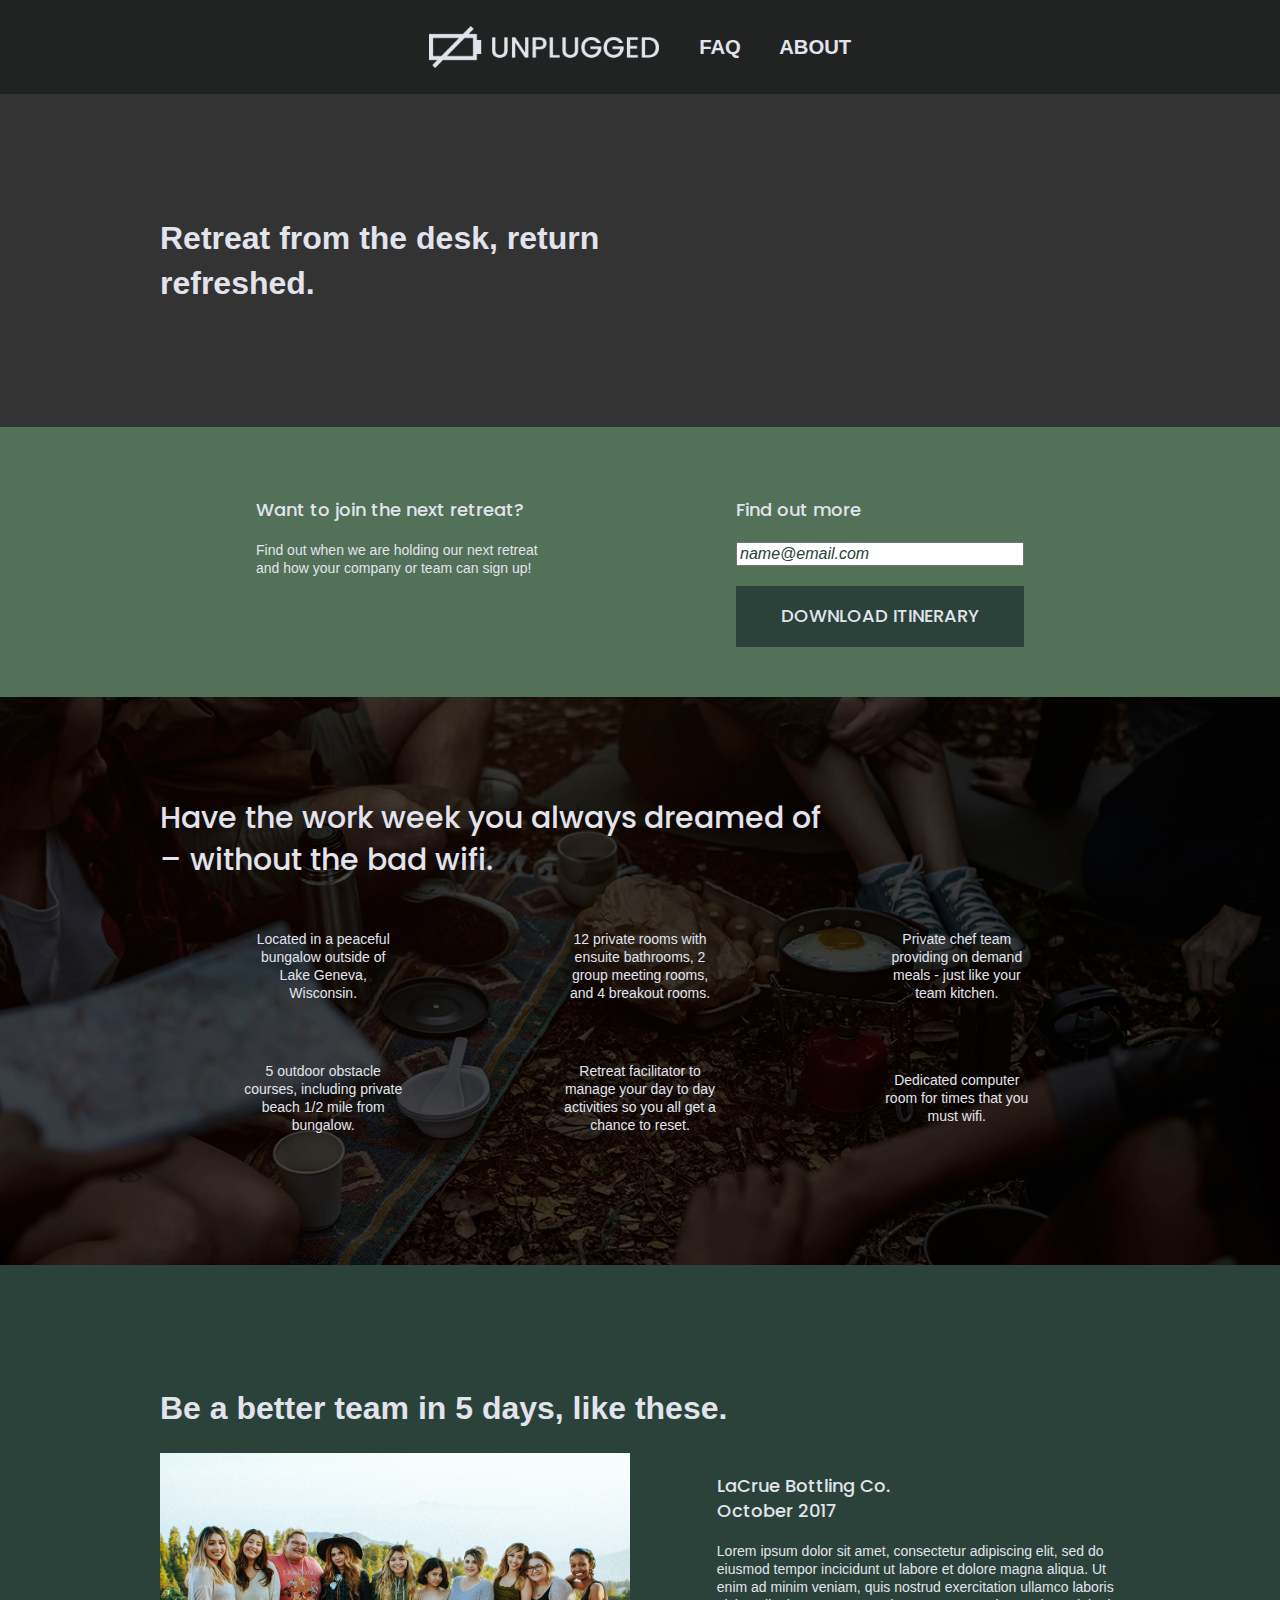
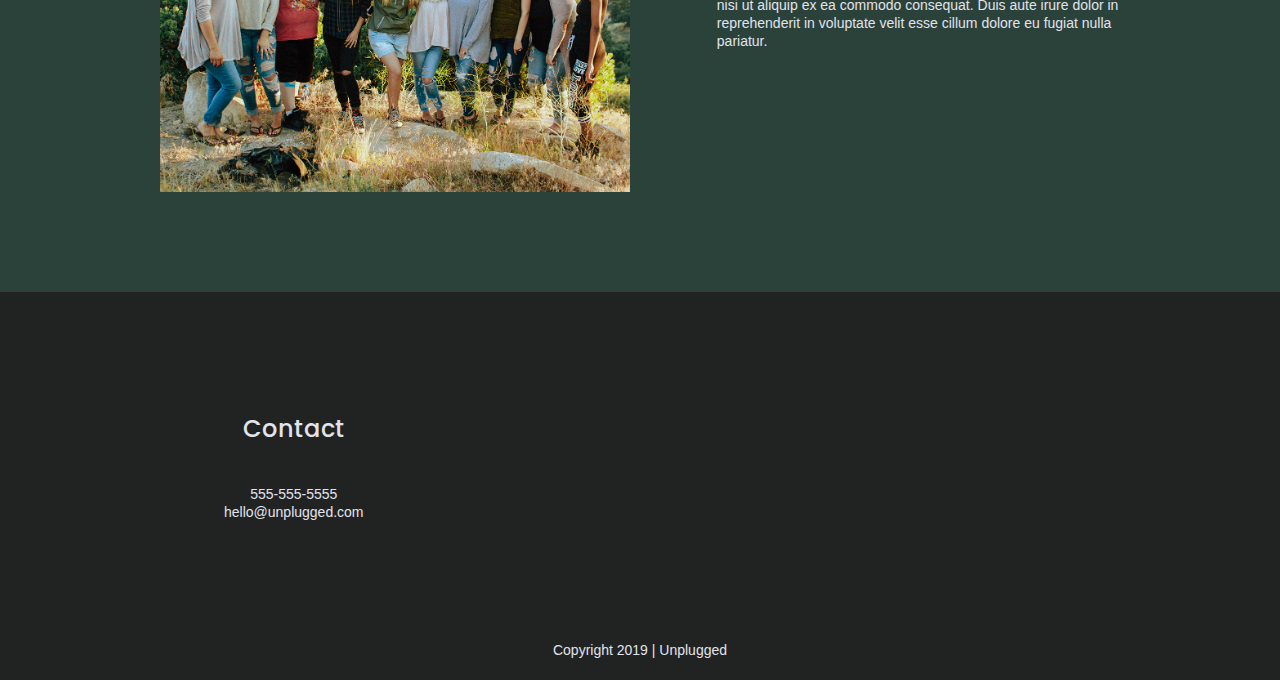
==== commit 1e3d6afa: "deleted png images from img folder and updated index files with font-awesome icons and sized the ico" ====
--- a/206-unplugged/index.html
+++ b/206-unplugged/index.html
@@ -10,7 +10,7 @@
   <link rel="manifest" href="site.webmanifest">
   <link rel="apple-touch-icon" href="icon.png">
   <!-- Place favicon.ico in the root directory -->
-
+  <link rel="stylesheet" href="https://use.fontawesome.com/releases/v5.10.1/css/all.css" integrity="sha384-wxqG4glGB3nlqX0bi23nmgwCSjWIW13BdLUEYC4VIMehfbcro/ATkyDsF/AbIOVe" crossorigin="anonymous">
   <link rel="stylesheet" href="css/normalize.css">
   <link rel="stylesheet" href="css/main.css">
 
@@ -58,27 +58,27 @@
         <h2>Have the work week you always dreamed of &ndash; without the bad wifi.</h2>
         <div class="features-items">
           <article>
-            <p class="fontawesome-icon"></p>
+            <p class="fontawesome-icon"><i class="fas fa-campground"></i></p>
             <p class="features-item-description">Located in a peaceful bungalow outside of Lake Geneva, Wisconsin.</p>
           </article>
           <article>
-            <p class="fontawesome-icon"></p>
+            <p class="fontawesome-icon"><i class="fas fa-bed"></i></p>
             <p class="features-item-description">12 private rooms with ensuite bathrooms, 2 group meeting rooms, and 4 breakout rooms.</p>
           </article>
           <article>
-            <p class="fontawesome-icon"></p>
+            <p class="fontawesome-icon"><i class="fas fa-utensils"></i></p>
             <p class="features-item-description">Private chef team providing on demand meals - just like your team kitchen.</p>
           </article>
           <article>
-            <p class="fontawesome-icon"></p>
+            <p class="fontawesome-icon"><i class="fas fa-shoe-prints"></i></p>
             <p class="features-item-description">5 outdoor obstacle courses, including private beach 1/2 mile from bungalow.</p>
           </article>
           <article>
-            <p class="fontawesome-icon"></p>
+            <p class="fontawesome-icon"><i class="fas fa-smile"></i></p>
             <p class="features-item-description">Retreat facilitator to manage your day to day activities so you all get a chance to reset.</p>
           </article>
           <article>
-            <p class="fontawesome-icon"></p>
+            <p class="fontawesome-icon"><i class="fas fa-wifi"></i></p>
             <p class="features-item-description">Dedicated computer room for times that you must wifi.</p>
           </article>
         </div>
--- a/206-unplugged/css/main.css
+++ b/206-unplugged/css/main.css
@@ -329,6 +329,11 @@
   margin: 0;
 }
 
+.features i {
+  font-size: 3.75em;
+  margin-bottom: 40px;
+}
+
 /*- REVIEWS */
 .reviews {
   background-color: #2a423a;
@@ -355,6 +360,22 @@
   justify-content: center;
   align-items: center;
   flex-flow: row wrap;
+}
+
+.map figure {
+  width: 100%;
+  height: 0;
+  padding-bottom: 80%;
+  overflow: hidden;
+  position: relative;
+}
+
+.map iframe {
+  width: 100%;
+  height: 100%;
+  position: absolute;
+  top: 0;
+  left: 0;
 }
 
 .contact-section {
@@ -591,7 +612,7 @@
     footer .copyright {
       width: 100%;
     }
-    
+
 /* --- ABOUT  PAGE ---*/
     .mission-content {
       display: flex;
@@ -603,6 +624,11 @@
       width: 40%;
     }
 
+    .map figure {
+      padding-bottom: 46%;
+    }
+  
+
     .contact-section .content-wrapper h2 {
       width: 80%
     }
@@ -674,6 +700,10 @@
     .mission h2,
     .contact-section .content-wrapper h2 {
       width: 100%;
+    }
+
+    .map figure {
+      padding-bottom: 37.5%;
     }
 
     .contact-section .content-wrapper h2 {
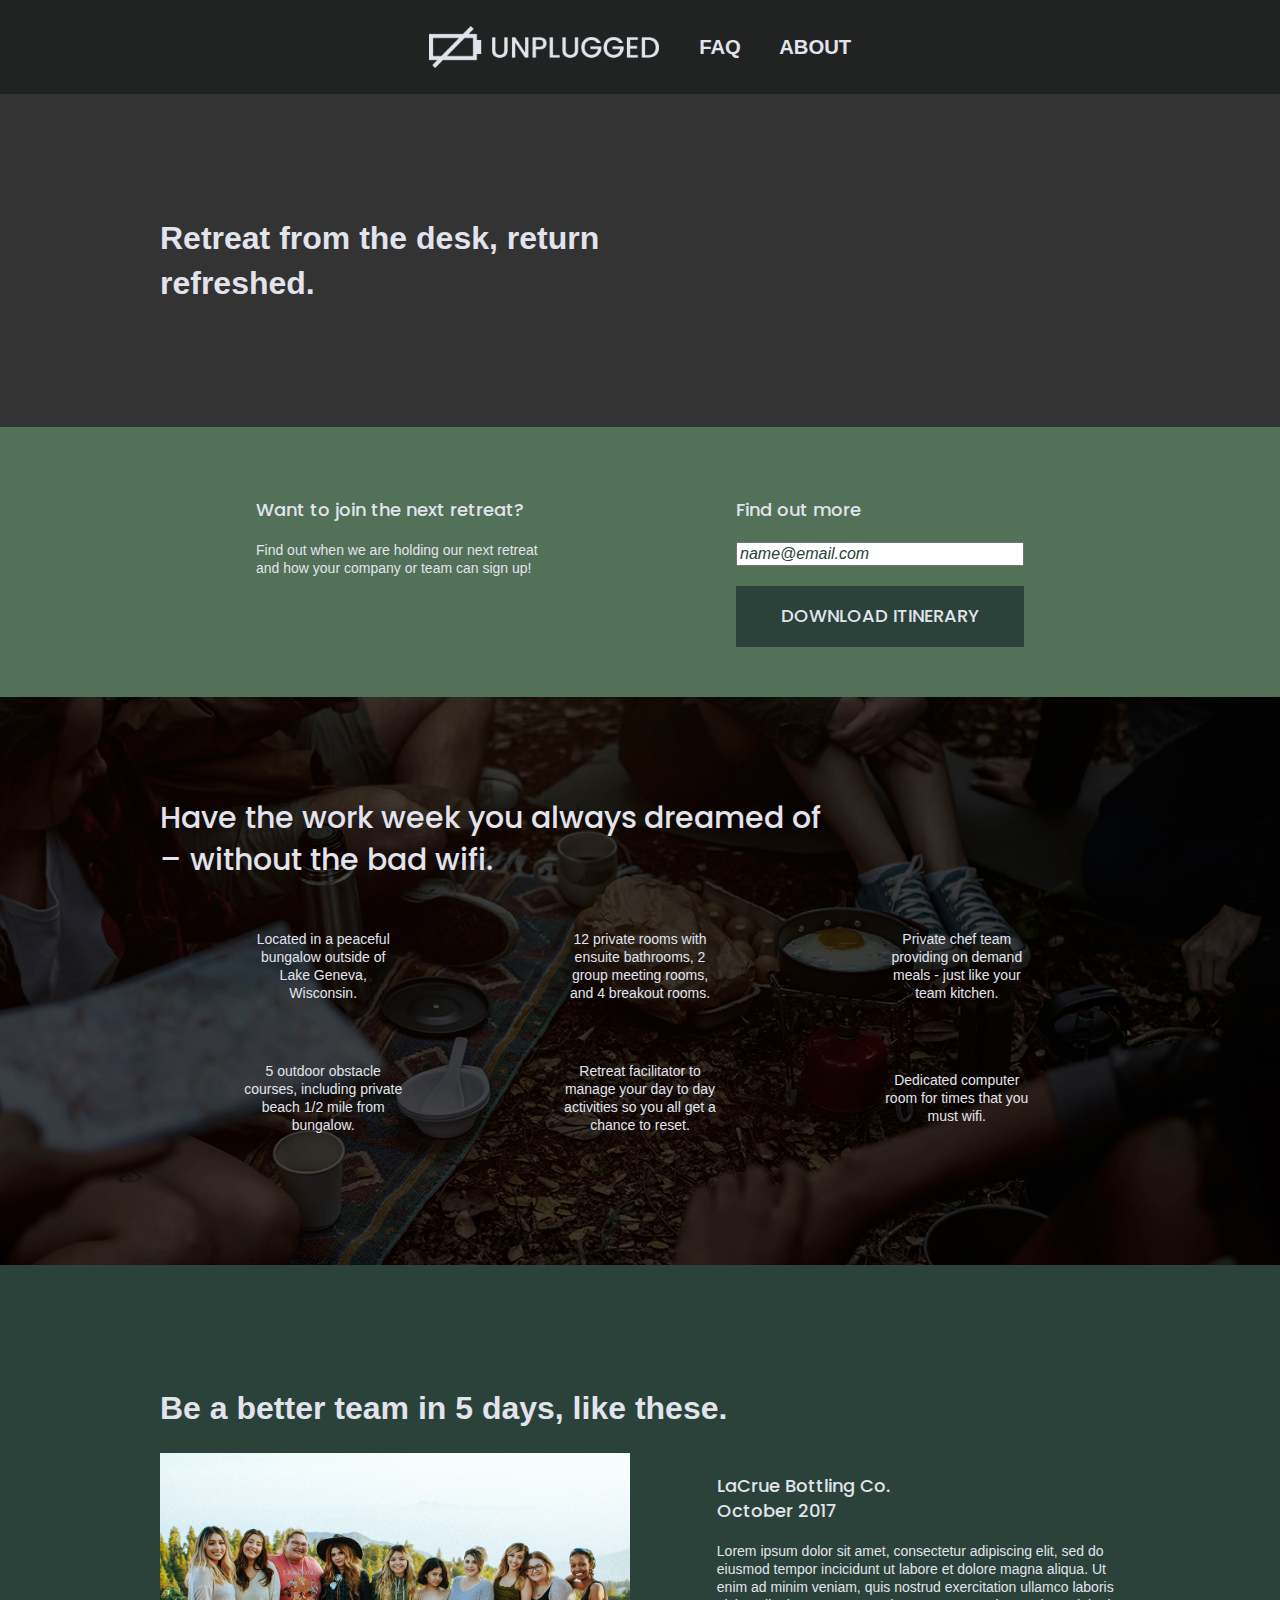
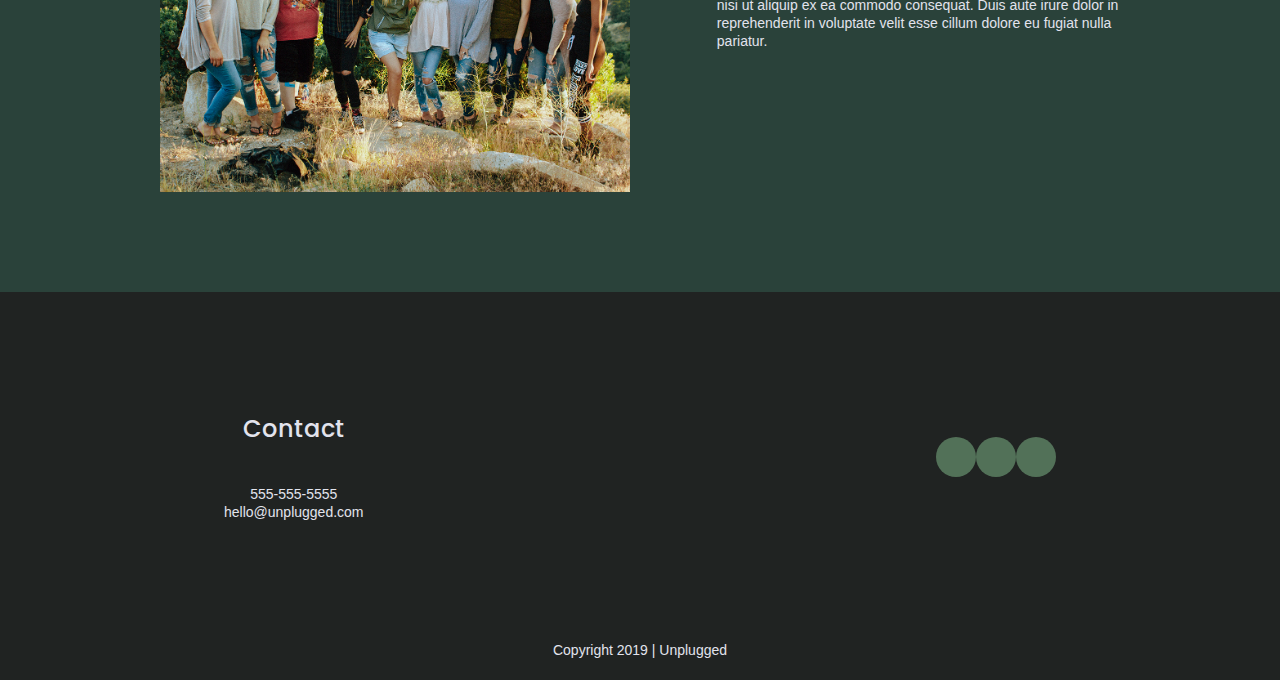
==== commit e47cd9ee: "added social icons to pages." ====
--- a/206-unplugged/index.html
+++ b/206-unplugged/index.html
@@ -112,9 +112,15 @@
         </address>
         <div class="social">
           <div class="social-icons">
-            <p><a href="https://www.facebook.com/unplugged" target="_blank"></a></p>
-            <p><a href="https://www.twitter.com/unplugged" target="_blank"></a></p>
-            <p><a href="https://www.instagram.com/unplugged" target="_blank"></a></p>
+            <p>
+                <a href="https://www.facebook.com/unplugged" target="_blank"><i class="fab fa-facebook-f"></i></a>
+            </p>
+            <p>
+              <a href="https://www.twitter.com/unplugged" target="_blank"><i class="fab fa-twitter"></i></a>
+            </p>
+            <p>
+              <a href="https://www.instagram.com/unplugged" target="_blank"><i class="fab fa-instagram"></i></a>
+            </p>
           </div>
         </div>
       </div>
--- a/206-unplugged/css/main.css
+++ b/206-unplugged/css/main.css
@@ -235,6 +235,14 @@
   display: flex;
   justify-content: center;
   align-items: center;
+  width: 40px;
+  height: 40px;
+  background-color: #527158;
+  border-radius: 50%;
+}
+
+footer .social-icons p i {
+  font-size: 1.3125em;
 }
 
 footer .content-wrapper {
@@ -249,6 +257,8 @@
 footer .copyright {
   margin: 20px 0px;
 }
+
+
 
 /* HERO */
 .hero-area {
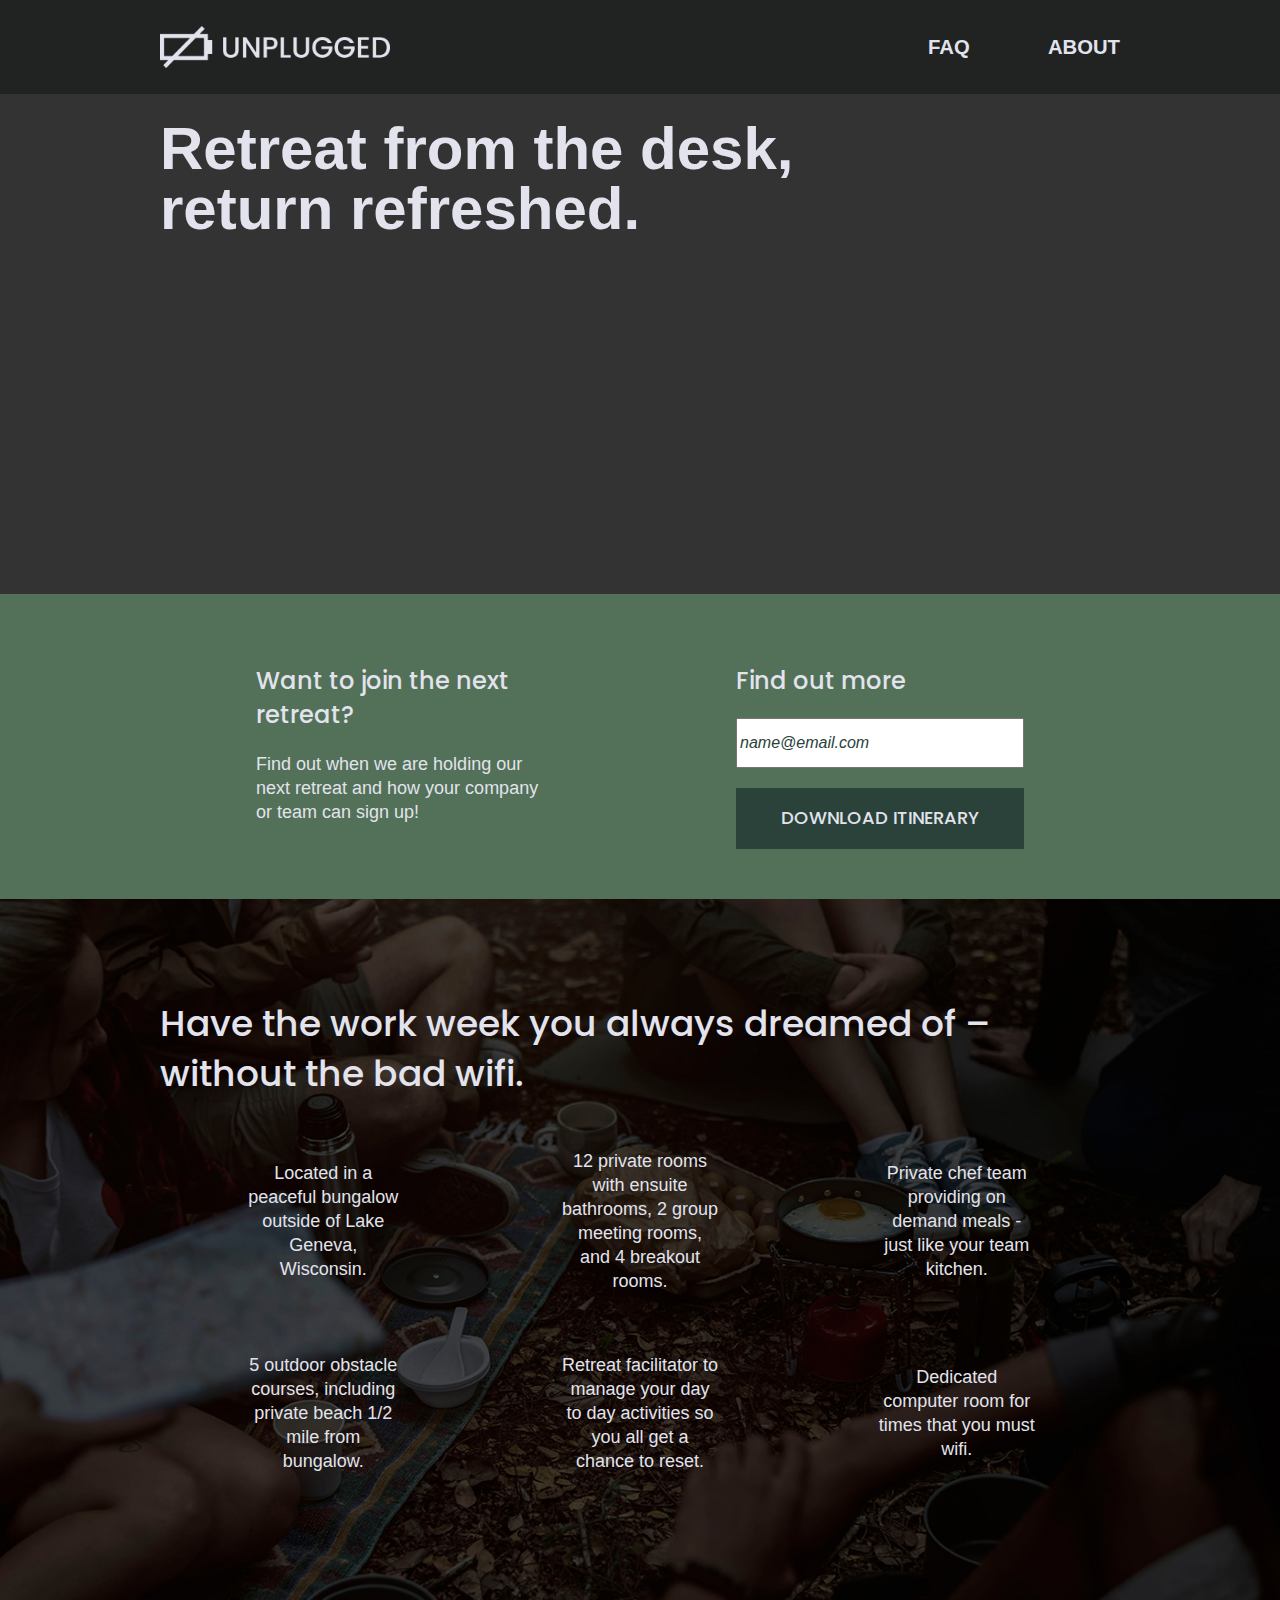
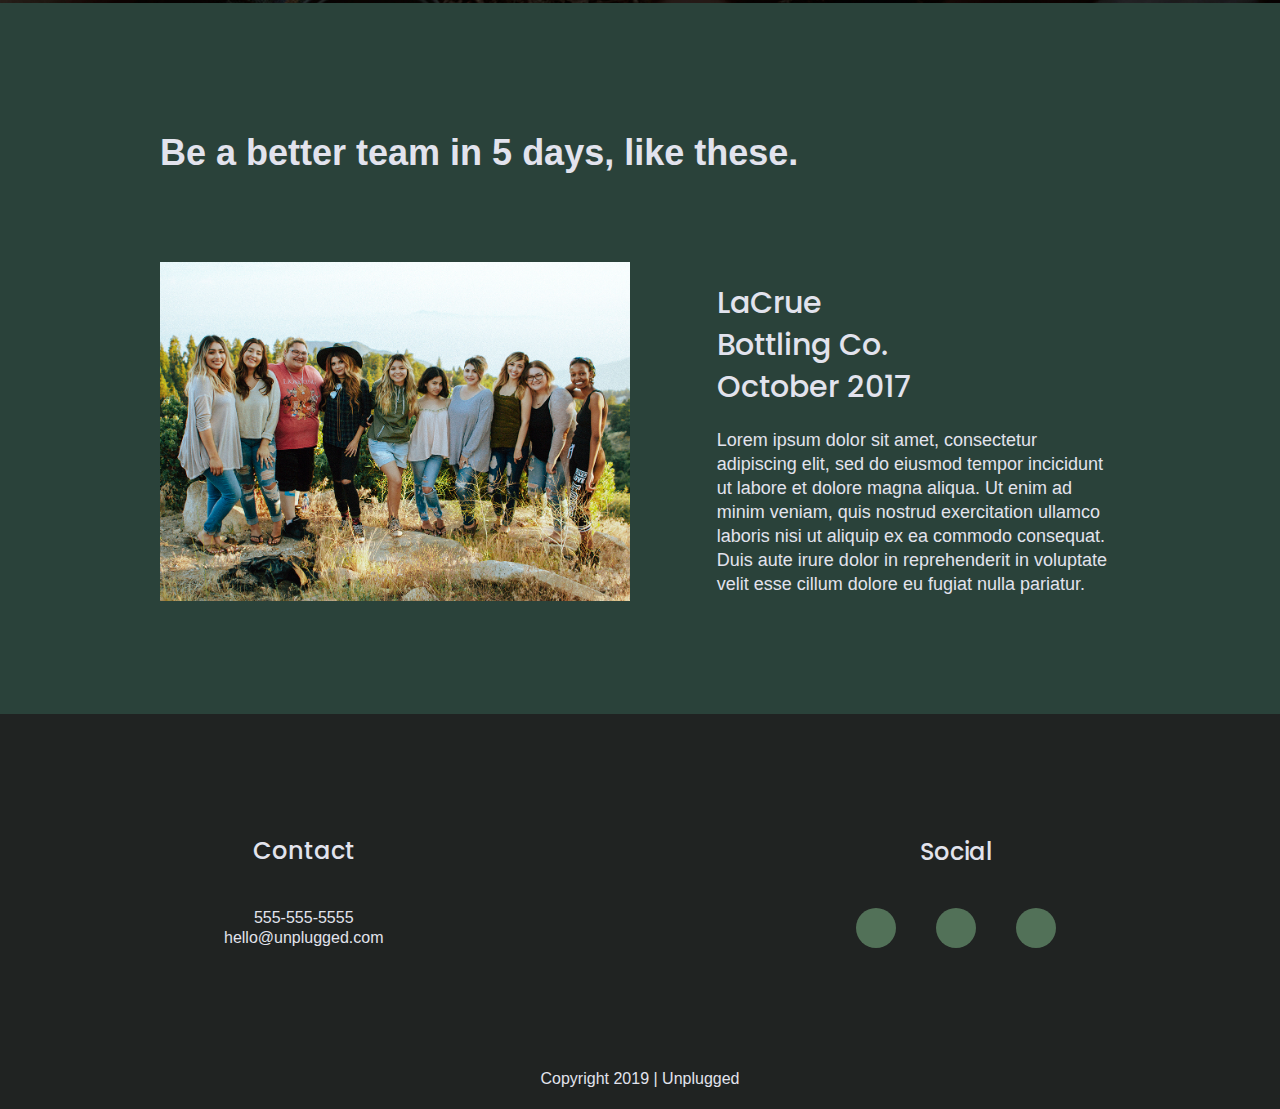
==== commit 13c058ab: "making final adjustments and edits to index for homepage and css." ====
--- a/206-unplugged/index.html
+++ b/206-unplugged/index.html
@@ -111,6 +111,7 @@
           <p><a href="mailto: hello@unplugged.com">hello@unplugged.com</a></p>
         </address>
         <div class="social">
+          <h4>Social</h4>
           <div class="social-icons">
             <p>
                 <a href="https://www.facebook.com/unplugged" target="_blank"><i class="fab fa-facebook-f"></i></a>
--- a/206-unplugged/css/main.css
+++ b/206-unplugged/css/main.css
@@ -203,6 +203,7 @@
   display: flex;
   justify-content: space-around;
   width: 100%;
+  padding-left: 0px;
 }
 
 header nav ul li {
@@ -270,13 +271,21 @@
 .hero-area {
   background: url('../img/hero-img.jpg') center no-repeat #333;
   background-size: cover;
-}
-
-hero-area h1 {
+  min-height: 500px;
+  display: flex;
+  justify-content: center;
+  flex-flow: row wrap;
+}
+
+.hero-area h1 {
   font-size: 2.25em;
 }
 
 /* ASIDE */
+aside .content-wrapper {
+  margin: 30px 0px 50px 0px;
+}
+
 aside {
   display: flex;
   justify-content: center;
@@ -290,6 +299,7 @@
 
 input[type=text] {
   box-sizing: border-box;
+  height: 50px;
   width: 100%;
   color: #2a423a;
   font-style: italic;
@@ -538,8 +548,8 @@
       width: 30%;
     }
 
-    header.content-wrapper {
-      width: 100%;
+    header .content-wrapper {
+      width: 83%;
       justify-content: space-between;
     }
 
@@ -553,12 +563,26 @@
 
     .header-divider {
       display: none;
+    }
+
+    .hero-area h1 {
+      font-size: 3em;
+      line-height: 1;
+      margin: 0;
+    }
+
+    aside h3 {
+      font-size: 1.5em;
+    }
+
+    aside p {
+      font-size: 1em;
     }
 
     aside .content-wrapper {
       margin: 50px 0px;
       display: flex;
-      justify-content: space-between;
+      justify-content: space-around;
       flex-flow: row wrap;
     }
 
@@ -570,6 +594,7 @@
 
     .features h2 {
       margin: 0 20px 20px 0;
+      font-size: 2.25em;
     }
 
     .features article {
@@ -589,6 +614,11 @@
       justify-content: space-between;
     }
 
+    .reviews h1 {
+      font-size: 2.25em;
+      width: 75%;
+    }
+
     .reviews h2 {
       width: 49%;
     }
@@ -619,6 +649,16 @@
       margin-bottom: 40px;
     }
 
+    footer p {
+      line-height: 1.285;
+      font-size: 1em;
+    }
+
+    footer .social-icons {
+      width: 12.5em;
+      justify-content: space-between;
+    }
+
     footer .copyright {
       width: 100%;
     }
@@ -670,13 +710,35 @@
       max-width: 960px;
     }
 
+    h2 {
+      font-size: 2.25em;
+    }
+
+    h3, h4 {
+      font-size: 1.875em;
+    }
+
+    p {
+      font-size: 1.125em;
+      line-height: 1.333em;
+    }
+
+    header .content-wrapper {
+      width: 80%;
+    }
+
     header figure {
       width: 24%;
     }
 
 /* HERO */
     .hero-area h1 {
-      width: 60%;
+      width: 70%;
+      font-size: 3.75em;
+    }
+
+    .hero-area .content-wrapper {
+      margin: 25px 0;
     }
 
 
@@ -690,10 +752,14 @@
       width: 30%;
     }
 
+    .form-description p {
+      font-size: 1.125em;
+    }
+
 
 /* FEATURES */
     .features h2 {
-      width: 70%;
+      width: 90%;
     }
 
     .features article {
@@ -703,6 +769,10 @@
 /* REVIEWS */
     .reviews article div {
       width: 42%;
+    }
+
+    .reviews h1 {
+      padding-bottom: 60px;
     }
 
 
